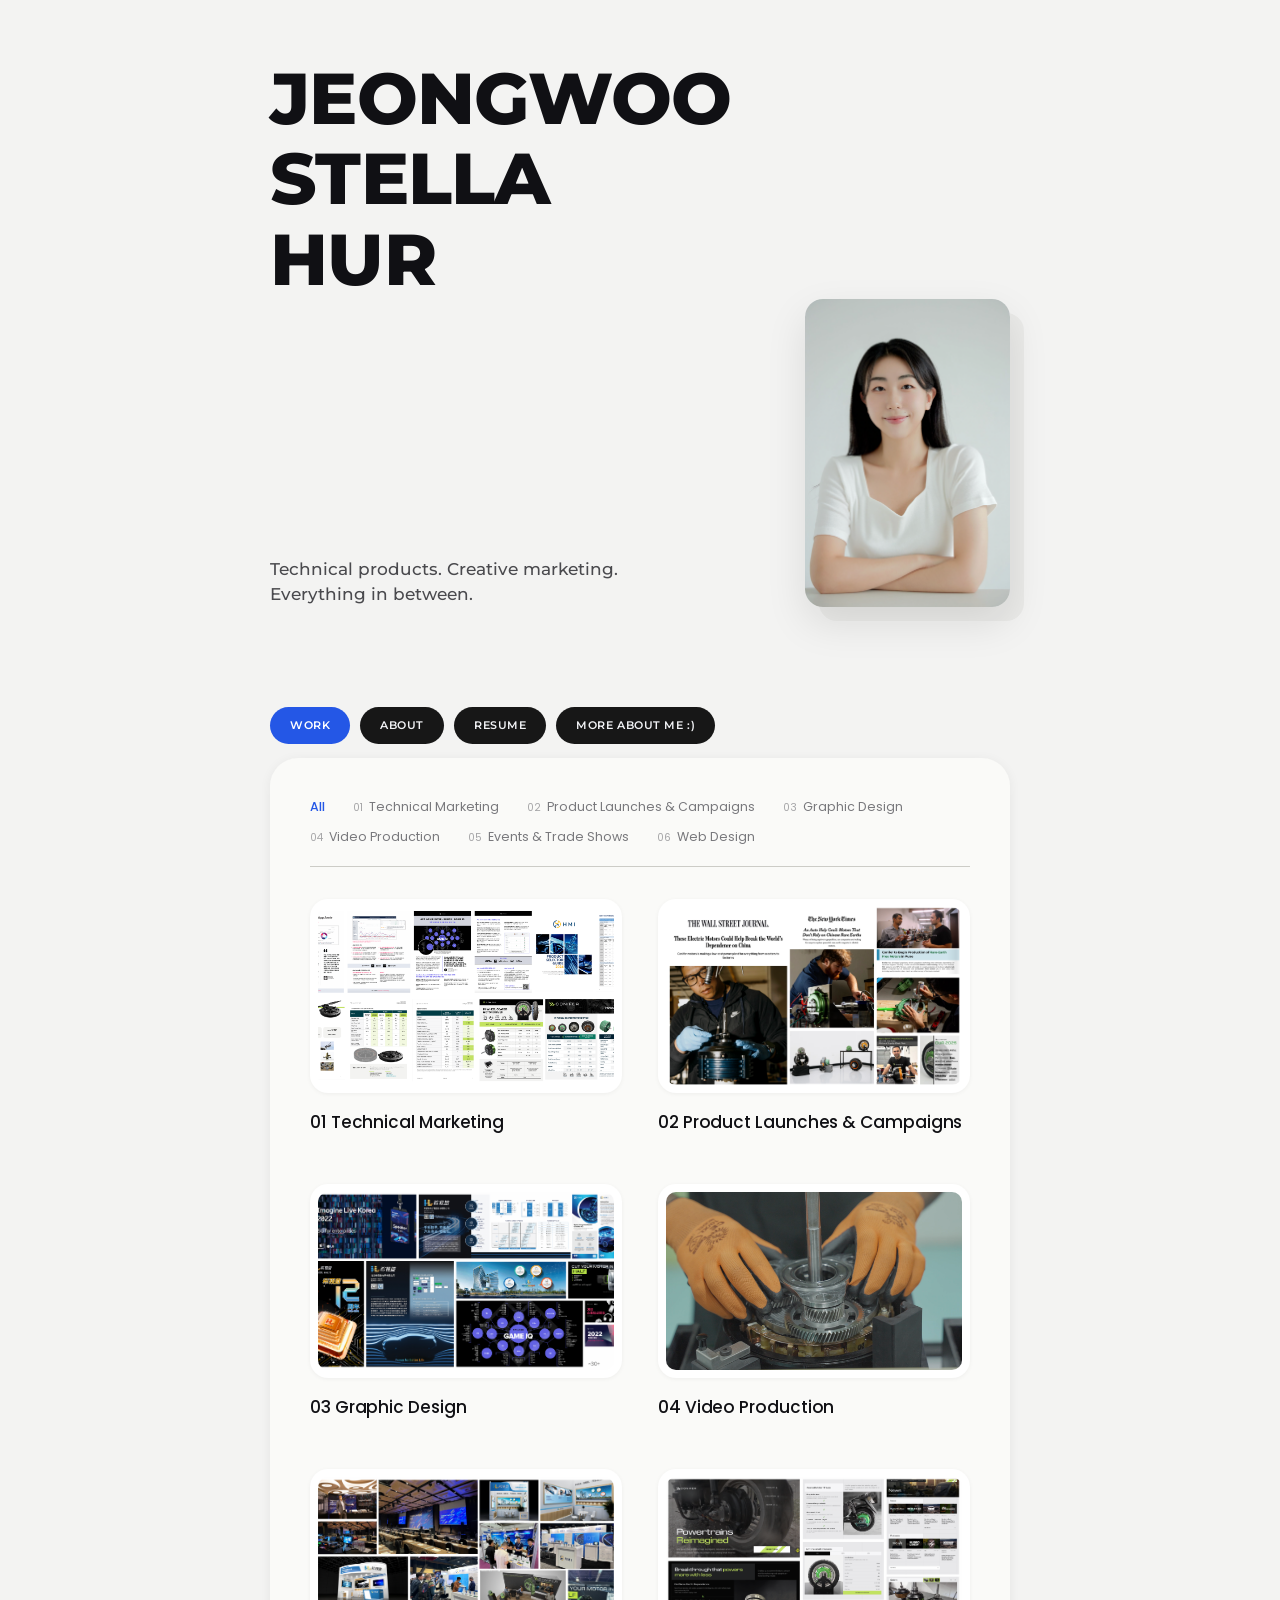
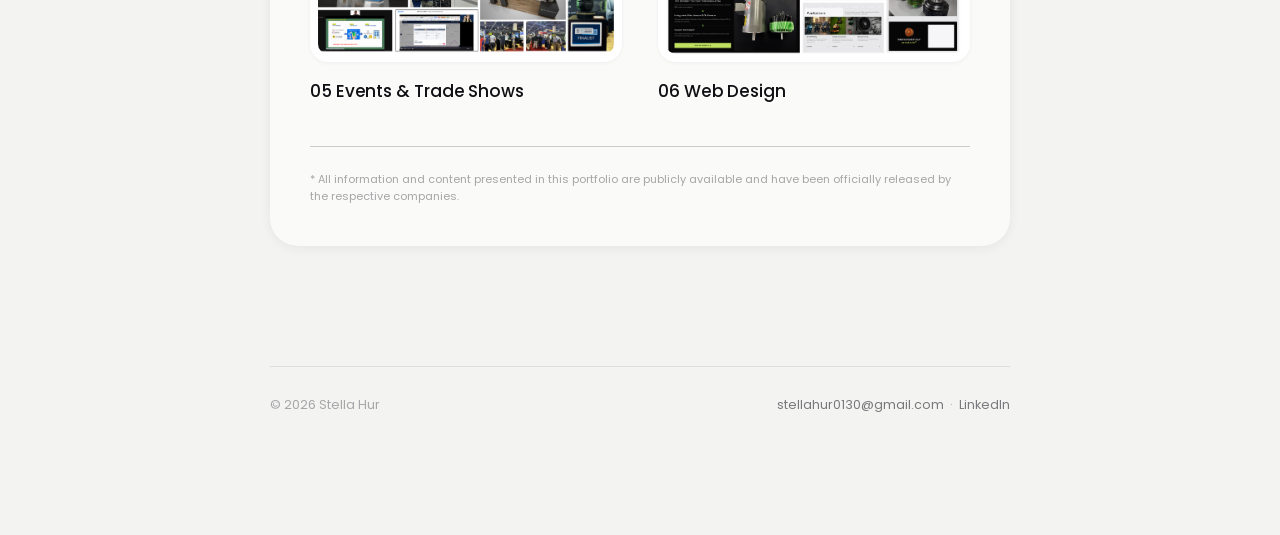
==== index.html @ d736bc1f "Update index.html" ====
<!DOCTYPE html>
<html lang="en">
<head>
<meta charset="UTF-8">
<meta name="viewport" content="width=device-width, initial-scale=1.0">
<title>Work — Stella Hur</title>
<meta name="description" content="Stella Hur — B2B Marketing Specialist.">
<link rel="stylesheet" href="css/style.css">
<!--
  FONTS: Montserrat (name / tagline / primary nav) and Poppins
  (everything else — body copy, project titles, secondary nav,
  buttons). Both are free, loaded via Google Fonts in style.css —
  no license needed. See the top of style.css for the full note.
-->
</head>
<body>
  <div class="page">
    <div class="content-max">
      <header class="hero">
      <h1 class="hero-name">Jeongwoo<br>Stella<br>Hur</h1>
      <div class="hero-portrait-wrap">
        <div class="hero-portrait">
          <img src="assets/images/portrait.jpg" alt="Portrait of Stella Hur">
        </div>
      </div>
      <div class="hero-tagline">
        <p>Technical products. Creative marketing.<br>Everything in between.</p>
      </div>
    </header>
      <nav class="nav-primary">
      <a class="active" href="index.html">Work</a><a class="" href="about.html">About</a><a class="" href="resume.html">Resume</a><a class="" href="more.html">More About Me :)</a>
    </nav>
      <!--
        Everything below is the region the client-side router
        swaps in place (see js/main.js) so switching between Work /
        About / Resume / More About Me feels like an iOS tab switch
        instead of a full page reload — hero + primary nav never
        remount. Each file is still a complete, valid standalone
        page for direct loads, no-JS, and SEO.
      -->
      <div id="app-content" data-page="index.html">
        
        <div class="work-panel">
      <nav class="nav-secondary">
      <button class="active" data-filter="all"><span>All</span></button>
      <button data-filter="technical-marketing"><span class="idx">01</span><span>Technical Marketing</span></button>
      <button data-filter="product-launches-campaigns"><span class="idx">02</span><span>Product Launches & Campaigns</span></button>
      <button data-filter="graphic-design"><span class="idx">03</span><span>Graphic Design</span></button>
      <button data-filter="video-production"><span class="idx">04</span><span>Video Production</span></button>
      <button data-filter="events-tradeshows"><span class="idx">05</span><span>Events & Trade Shows</span></button>
      <button data-filter="web-design"><span class="idx">06</span><span>Web Design</span></button>
    </nav>
      <div class="work-overview">
      <button class="overview-card" data-goto="technical-marketing">
        <div class="overview-thumb">
          <img src="assets/images/work/overview/technical-marketing.jpg" alt="Technical Marketing" loading="lazy">
        </div>
        <div class="overview-title">01 Technical Marketing</div>
      </button>
      <button class="overview-card" data-goto="product-launches-campaigns">
        <div class="overview-thumb">
          <img src="assets/images/work/overview/product-launches-campaigns.jpg" alt="Product Launches & Campaigns" loading="lazy">
        </div>
        <div class="overview-title">02 Product Launches & Campaigns</div>
      </button>
      <button class="overview-card" data-goto="graphic-design">
        <div class="overview-thumb">
          <img src="assets/images/work/overview/graphic-design.jpg" alt="Graphic Design" loading="lazy">
        </div>
        <div class="overview-title">03 Graphic Design</div>
      </button>
      <button class="overview-card" data-goto="video-production">
        <div class="overview-thumb">
          <img src="assets/images/work/overview/video-production.jpg" alt="Video Production" loading="lazy">
        </div>
        <div class="overview-title">04 Video Production</div>
      </button>
      <button class="overview-card" data-goto="events-tradeshows">
        <div class="overview-thumb">
          <img src="assets/images/work/overview/events-tradeshows.jpg" alt="Events & Trade Shows" loading="lazy">
        </div>
        <div class="overview-title">05 Events & Trade Shows</div>
      </button>
      <button class="overview-card" data-goto="web-design">
        <div class="overview-thumb">
          <img src="assets/images/work/overview/web-design.jpg" alt="Web Design" loading="lazy">
        </div>
        <div class="overview-title">06 Web Design</div>
      </button>
    </div>
<div class="category-panel is-hidden" data-category="technical-marketing">
      <div class="category-project">
        <div class="proj-image"><img src="assets/images/work/technical-marketing/technical-datasheet.jpg" alt="Technical Datasheet" loading="lazy"></div>
        <div class="proj-title">Technical Datasheets</div>
        <div class="proj-desc">Technical product documentation combining key specifications, performance data, engineering drawings, application details, and product visuals into a clear, easy-to-navigate format.
</div>
        
      </div>
      <div class="category-project">
        <div class="proj-image"><img src="assets/images/work/technical-marketing/product-brochures.jpg" alt="Product Brochures & One-Pagers" loading="lazy"></div>
        <div class="proj-title">Product Brochures & One-Pagers</div>
        <div class="proj-desc">A range of product brochures, one-pagers, comparison sheets, and selector guides designed to simplify technical information and highlight key product features, benefits, and applications.
</div>
        
      </div>
      <div class="category-project">
        <div class="proj-image"><img src="assets/images/work/technical-marketing/white-papers.jpg" alt="White Papers & Reports" loading="lazy"></div>
        <div class="proj-title">White Papers & Reports</div>
        <div class="proj-desc">In-depth technical and market reports combining research, data, charts, and visual storytelling to communicate complex industry trends and insights in an accessible format.
</div>
        
      </div>
    </div>
<div class="category-panel is-hidden" data-category="product-launches-campaigns">
      <div class="category-project">
        <div class="proj-image"><img src="assets/images/work/product-launches/press-releases.jpg" alt="Press Releases" loading="lazy"></div>
        <div class="proj-title">Brand Launch & Media Relations</div>
        <div class="proj-desc">A full-scale brand launch spanning PR, media outreach, photography, podcasts, and digital channels, with coordinated storytelling and visual direction to build brand awareness and establish a strong market presence.
</div>
        
      </div>
      <div class="category-project">
        <div class="proj-image"><img src="assets/images/work/product-launches/new-product-introductions.jpg" alt="New Product Introductions" loading="lazy"></div>
        <div class="proj-title">New Product Introductions</div>
        <div class="proj-desc">End-to-end support for new product launches, from NPI scheduling and technical positioning to press releases, marketing materials, website updates, social media, and internal and external communications.
</div>
        
      </div>
      <div class="category-project">
        <div class="proj-image">
  <div class="custom-youtube" data-video-id="6RAfaa62_IA">
    <div class="youtube-player"></div>

    <div class="video-controls">
      <button class="video-play" type="button" aria-label="Play or pause">▶</button>

      <input
        class="video-progress"
        type="range"
        min="0"
        max="100"
        value="0"
        step="0.1"
        aria-label="Video progress"
      >

      <button class="video-fullscreen" type="button" aria-label="Fullscreen">⛶</button>
    </div>
  </div>
</div>
        <div class="proj-title">Product Launch Campaigns</div>
        <div class="proj-desc">A teaser campaign designed to introduce a new product through cinematic visuals and intentionally limited product reveals, building curiosity and anticipation ahead of launch.
.</div>
        
      </div>
    </div>
<div class="category-panel is-hidden" data-category="graphic-design">
      <div class="category-project">
        <div class="proj-image"><img src="assets/images/work/graphic-design/banner-ads.jpg" alt="Banner Ads" loading="lazy"></div>
        <div class="proj-title">Digital Advertising</div>
        <div class="proj-desc">A collection of press banner ads, social media ads, and email campaigns designed around strong visual hierarchy, concise messaging, and clear calls to action.
</div>
        
      </div>
      <div class="category-project">
        <div class="proj-image"><img src="assets/images/work/graphic-design/live-event-graphics.jpg" alt="Live Event Graphics" loading="lazy"></div>
        <div class="proj-title">Event & Promotional Graphics</div>
        <div class="proj-desc">Trade show graphics, expo backdrops, event signage, digital invitations, and promotional materials designed to create a consistent brand presence across physical and digital touchpoints.
</div>
        
      </div>
      <div class="category-project">
        <div class="proj-image"><img src="assets/images/work/graphic-design/internal-magazine-covers.jpg" alt="Internal Magazine Covers" loading="lazy"></div>
        <div class="proj-title">Internal Magazine Design</div>
        <div class="proj-desc">Biannual employee magazines featuring custom editorial layouts and seasonal design concepts, including the 2024 Year of the Dragon edition. Designed in Adobe InDesign and Illustrator for print-ready production.</div>
        
      </div>
    </div>
<div class="category-panel is-hidden" data-category="video-production">
      <div class="category-project">
        <div class="proj-media-grid" style="grid-template-columns: repeat(2, 1fr);"><div class="proj-media-grid-tile"><div class="video-embed"><iframe src="https://player.vimeo.com/video/1222911482" title="Field & Site Production" frameborder="0" allow="autoplay; fullscreen; picture-in-picture" allowfullscreen loading="lazy"></iframe></div></div><div class="proj-media-grid-tile"><div class="video-embed"><iframe src="https://player.vimeo.com/video/1222911482" title="Field & Site Production" frameborder="0" allow="autoplay; fullscreen; picture-in-picture" allowfullscreen loading="lazy"></iframe></div></div><div class="proj-media-grid-tile"><div class="video-embed"><iframe src="https://player.vimeo.com/video/1222911482" title="Field & Site Production" frameborder="0" allow="autoplay; fullscreen; picture-in-picture" allowfullscreen loading="lazy"></iframe></div></div><div class="proj-media-grid-tile"><div class="video-embed"><iframe src="https://player.vimeo.com/video/1222911482" title="Field & Site Production" frameborder="0" allow="autoplay; fullscreen; picture-in-picture" allowfullscreen loading="lazy"></iframe></div></div></div>
        <div class="proj-title">On-Site Video Production</div>
        <div class="proj-desc">On-site video projects managed from planning through final delivery, coordinating production agencies, schedules, locations, equipment, shot lists, storytelling, and internal teams to keep each shoot running smoothly.
</div>
        
      </div>
      <div class="category-project">
        <div class="proj-image"><div class="video-embed"><iframe src="https://player.vimeo.com/video/1222911482" title="Edited Productions" frameborder="0" allow="autoplay; fullscreen; picture-in-picture" allowfullscreen loading="lazy"></iframe></div></div>
        <div class="proj-title">Video Editing & Storytelling</div>
        <div class="proj-desc">Long-form video editing combining interviews, product footage, graphics, and supporting visuals into polished brand and company stories.</div>
        
      </div>
      <div class="category-project">
        <div class="proj-media-grid" style="grid-template-columns: repeat(2, 1fr);"><div class="proj-media-grid-tile"><div class="video-embed"><iframe src="https://player.vimeo.com/video/1222911482" title="3D Renders & Animation" frameborder="0" allow="autoplay; fullscreen; picture-in-picture" allowfullscreen loading="lazy"></iframe></div></div><div class="proj-media-grid-tile"><div class="video-embed"><iframe src="https://player.vimeo.com/video/1222911482" title="3D Renders & Animation" frameborder="0" allow="autoplay; fullscreen; picture-in-picture" allowfullscreen loading="lazy"></iframe></div></div></div>
        <div class="proj-title">3D Product Animations</div>
        <div class="proj-desc">3D product animations and rendered visuals designed to showcase product architecture, functionality, and technical features that are difficult to communicate through traditional photography.
</div>
        
      </div>
    </div>
<div class="category-panel is-hidden" data-category="events-tradeshows">
      <div class="category-project">
        <div class="proj-image"><img src="assets/images/work/events-tradeshows/tradeshows-live-events.jpg" alt="Tradeshows & Live Events" loading="lazy"></div>
        <div class="proj-title">Tradeshows & Live Events</div>
        <div class="proj-desc">End-to-end trade show and event execution, spanning booth concepts and design, product displays, marketing materials, vendor coordination, logistics, and on-site support across domestic and international events.</div>
        <ul class="list-plain"><li>G-STAR 2021 — Busan, Korea</li><li>Imagine Live Korea 2022 — Seoul, Korea</li><li>APEC 2023 — Orlando, Florida</li><li>CES 2024 — Las Vegas, Nevada</li><li>APEC 2024 — Long Beach, California</li><li>Electronica China 2024 — Shanghai, China</li><li>Elexcon 2024 — Shenzhen, China</li><li>IEMDC 2025 — Houston, Texas</li><li>AHR 2026 — Las Vegas, Nevada</li></ul>
      </div>
    </div>
<div class="category-panel is-hidden" data-category="web-design">
      <div class="category-project">
        <div class="proj-image"><img src="assets/images/work/web-design/conifer-website-v1.jpg" alt="Conifer Website — V1" loading="lazy"></div>
        <div class="proj-title">Website Optimization & Management</div>
        <div class="proj-desc">Ongoing website development and optimization in Webflow, working with an external development agency to expand site content, launch new pages, refine CTAs, and improve the user journey based on performance and evolving business priorities.
</div>
        
      </div>
      <div class="category-project">
        <div class="proj-image"><img src="assets/images/work/web-design/conifer-website-v2.jpg" alt="Conifer Website — V2" loading="lazy"></div>
        <div class="proj-title">Website Rebrand & Rebuild</div>
        <div class="proj-desc">A complete website redesign and rebuild following a shift into new markets and product categories. Reworked the brand positioning, messaging, information architecture, and visual direction to emphasize performance, technology, manufacturing readiness, and a growing product portfolio. Built independently using Claude and GitHub.
</div>
        
      </div>
      <div class="category-project">
        <div class="proj-image"><img src="assets/images/work/web-design/independent-web-projects-1.jpg" alt="Independent Web Projects" loading="lazy"></div>
        <div class="proj-title">Corporate Website</div>
        <div class="proj-desc">A corporate website for a semiconductor company specializing in GaN power management technology. Structured around the company’s core technologies, product portfolio, applications, and competitive advantages, with site architecture and messaging designed to make a highly technical offering clear and accessible.
</div>
        
      </div>
  <div class="category-project">
        <div class="proj-image"><img src="assets/images/work/web-design/independent-web-projects-2.jpg" alt="Independent Web Projects" loading="lazy"></div>
        <div class="proj-title">Community Website</div>
        <div class="proj-desc">A digital platform for a global semiconductor professional community, designed around connection, industry knowledge, and professional development. Structured to bring together news, events, leadership insights, membership, industry resources, and partner visibility while making it easy for members to discover and engage with the community.
</div>
        
      </div>
  
    </div>
      <p class="disclaimer">* All information and content presented in this portfolio are publicly available and have been officially released by the respective companies.</p>
    </div>
        <footer class="site-footer">
      <span>&copy; 2026 Stella Hur</span>
      <span><a href="mailto:stellahur0130@gmail.com">stellahur0130@gmail.com</a> &nbsp;&middot;&nbsp; <a href="https://linkedin.com/in/jeongwoo-stella-hur" target="_blank" rel="noopener">LinkedIn</a></span>
    </footer>
      </div>
    </div>
  </div>

  <script src="js/main.js"></script>
</body>
</html>
---- css/style.css ----
/* ============================================================
   STELLA HUR — PORTFOLIO
   Design system v3: "Hero + Pill Nav" foundation
   Structure only — content/copy to be filled in later.

   FONT NOTE: two free Google Fonts, no license needed for either.
   --font-display (Montserrat) — the name, the one-line tagline,
     and the primary nav (Work / About / Resume / More About Me).
   --font-body (Poppins) — everything else: project titles, all
     body copy, secondary nav (category filters), and buttons
     like the resume download link.
   ============================================================ */

@import url('https://fonts.googleapis.com/css2?family=Montserrat:ital,wght@0,400;0,500;0,600;0,700;0,800;1,400&family=Poppins:ital,wght@0,300;0,400;0,500;0,600;0,700;0,800;1,400&display=swap');

:root {
  /* ---- Color ---- */
  --bg: #F3F3F2;
  --surface: #FFFFFF;
  --surface-soft: #EAEAE8;
  --panel: #FAFAF8;
  --ink: #101014;
  --ink-soft: #4A4A4E;
  --gray: #78787C;
  --gray-light: #A6A6A8;
  --line: #DEDEDB;
  --line-strong: #CCCCC7;

  --accent: #2457E6;
  --accent-ink: #FFFFFF;

  --navy: #171717;      /* inactive primary-nav pill */
  --navy-ink: #F2F3F6;  /* inactive primary-nav pill text */

  /* ---- Type ---- */
  --font-display: 'Montserrat', -apple-system, BlinkMacSystemFont, 'Segoe UI', sans-serif;
  --font-body: 'Poppins', -apple-system, BlinkMacSystemFont, 'Segoe UI', sans-serif;

  /* ---- Layout ----
     The content column is a fixed, narrow width that CENTERS
     itself on the page — this (not just side padding) is what
     produces the large, even margins on wide viewports. --page-pad
     is only a floor so content never touches the edge on narrower
     screens before the centering takes over. */
  --page-pad: clamp(32px, 8vw, 140px);
  --content-max: 740px;

  /* ---- Shape ---- */
  --r-lg: 28px;
  --r-md: 18px;
  --r-pill: 999px;

  /* ---- Depth ---- */
  --shadow-xs: 0 1px 4px rgba(16, 16, 20, 0.05);
  --shadow-sm: 0 2px 12px rgba(16, 16, 20, 0.06);
  --shadow-md: 0 16px 40px rgba(16, 16, 20, 0.10);

  /* ---- Motion ---- */
  --ease: cubic-bezier(0.4, 0, 0.2, 1);
}

* { box-sizing: border-box; }

html { scroll-behavior: smooth; }

body {
  margin: 0;
  background: var(--bg);
  color: var(--ink);
  font-family: var(--font-body);
  font-size: 16px;
  font-weight: 400;
  line-height: 1.6;
  -webkit-font-smoothing: antialiased;
  -moz-osx-font-smoothing: grayscale;
}

a { color: inherit; text-decoration: none; }
img { max-width: 100%; display: block; }
button { font-family: var(--font-body); }

::selection { background: var(--accent); color: #fff; }

:focus-visible {
  outline: 2px solid var(--accent);
  outline-offset: 3px;
  border-radius: 4px;
}

@media (prefers-reduced-motion: reduce) {
  *, *::before, *::after {
    animation-duration: 0.001ms !important;
    transition-duration: 0.001ms !important;
    scroll-behavior: auto !important;
  }
}

/* ============================================================
   PAGE SHELL
   ============================================================ */

.page {
  width: 100%;
  padding: clamp(32px, 4.5vw, 64px) var(--page-pad) 120px;
}

.content-max {
  max-width: var(--content-max);
  margin: 0 auto;
}

/* ============================================================
   HERO — name lockup + portrait
   (persistent across every page)
   ============================================================ */

.hero {
  display: grid;
  grid-template-columns: 1fr auto;
  grid-template-rows: auto auto;
  column-gap: 32px;
  row-gap: 0;
  margin-bottom: 100px;
}

.hero-name {
  grid-column: 1;
  grid-row: 1;
  margin: 0;
  font-family: var(--font-display);
  font-weight: 800;
  font-size: clamp(40px, 6vw, 72px);
  line-height: 1.12;
  letter-spacing: -0.01em;
  text-transform: uppercase;
  color: var(--ink);
}

.hero-tagline {
  grid-column: 1;
  grid-row: 2;
  max-width: 460px;
  align-self: end;
}

.hero-tagline p {
  margin: 0;
  font-family: var(--font-display);
  font-size: 16.5px;
  font-weight: 500;
  font-style: normal;
  color: var(--ink-soft);
  line-height: 1.5;
}

.hero-portrait-wrap {
  grid-column: 2;
  grid-row: 2;
  align-self: start;
  justify-self: start;
  position: relative;
  width: clamp(160px, 16vw, 210px);
  flex-shrink: 0;
}

.hero-portrait-wrap::before {
  content: '';
  position: absolute;
  inset: 14px -14px -14px 14px;
  background: var(--surface-soft);
  border-radius: var(--r-md);
  z-index: 0;
}

.hero-portrait {
  position: relative;
  z-index: 1;
  background: var(--surface);
  padding: 0;
  border-radius: var(--r-md);
  box-shadow: var(--shadow-md);
}

.hero-portrait img {
  display: block;
  width: 100%;
  height: auto;
  max-height: 440px;
  border-radius: var(--r-md);
}

@media (max-width: 760px) {
  .hero {
    grid-template-columns: 1fr;
    grid-template-rows: auto auto auto;
    row-gap: 24px;
  }
  .hero-name { grid-column: 1; grid-row: 1; }
  .hero-portrait-wrap { grid-column: 1; grid-row: 2; justify-self: start; width: 160px; }
  .hero-tagline { grid-column: 1; grid-row: 3; margin-top: 0; }
}

/* ============================================================
   PRIMARY NAV — strongest visual prominence
   Dark navy pills; active page = accent blue
   ============================================================ */

.nav-primary {
  display: flex;
  flex-wrap: wrap;
  gap: 10px;
  margin-bottom: 14px;
}

.nav-primary a {
  display: inline-flex;
  align-items: center;
  padding: 10px 20px;
  border-radius: var(--r-pill);
  background: var(--navy);
  color: var(--navy-ink);
  font-family: var(--font-display);
  font-size: 11px;
  font-weight: 600;
  letter-spacing: 0.05em;
  text-transform: uppercase;
  transition: background 0.2s var(--ease), color 0.2s var(--ease), transform 0.2s var(--ease);
}

.nav-primary a:hover { transform: translateY(-1px); }

.nav-primary a.active {
  background: var(--accent);
  color: var(--accent-ink);
}

/* ============================================================
   SECONDARY NAV — work filters
   Deliberately NOT another set of pill buttons — a quiet,
   numbered text row. Wraps to a second line so all categories
   stay visible at once rather than requiring a scroll.
   ============================================================ */

.nav-secondary {
  display: flex;
  flex-wrap: wrap;
  row-gap: 12px;
  column-gap: 28px;
  margin: 18px 0 72px;
  padding-top: 18px;
  border-top: 1px solid var(--line);
}

.nav-secondary button {
  display: inline-flex;
  align-items: baseline;
  gap: 6px;
  background: none;
  border: none;
  padding: 0;
  font-size: 12.5px;
  font-weight: 400;
  color: var(--gray);
  cursor: pointer;
  transition: color 0.2s var(--ease);
}

.nav-secondary button .idx {
  font-size: 10.5px;
  color: var(--gray-light);
  font-variant-numeric: tabular-nums;
  transition: color 0.2s var(--ease);
}

.nav-secondary button:hover { color: var(--ink); }
.nav-secondary button:hover .idx { color: var(--gray); }

.nav-secondary button.active { color: var(--accent); font-weight: 500; }
.nav-secondary button.active .idx { color: var(--accent); }

@media (max-width: 500px) {
  .nav-secondary { column-gap: 18px; row-gap: 10px; }
}

/* ============================================================
   WORK PANEL — one persistent rounded surface that holds the
   secondary nav, the disclaimer, and whichever content mode is
   active. This is the fix for "the second nav should feel
   connected to the page, not floating above disconnected
   content" — nav becomes the control strip at the top of a
   card; content is just whatever's currently inside it.
   ============================================================ */

.work-panel {
  background: var(--panel);
  border-radius: var(--r-lg);
  box-shadow: var(--shadow-sm);
  padding: clamp(26px, 3.5vw, 40px);
}

.work-panel .nav-secondary {
  margin: 0 0 32px;
  padding: 0 0 20px;
  border: none;
  border-bottom: 1px solid var(--line-strong);
}

.work-panel .disclaimer {
  margin: 40px 0 0;
  padding: 24px 0 0;
  border: none;
  border-top: 1px solid var(--line-strong);
  max-width: none;
  font-size: 11px;
  line-height: 1.6;
  color: var(--gray-light);
}

/* ---- Mode A: category overview grid ---- */

.work-overview {
  display: grid;
  grid-template-columns: repeat(2, 1fr);
  gap: clamp(32px, 4vw, 48px) clamp(24px, 3vw, 36px);
}

.work-overview.is-hidden { display: none; }

.overview-card {
  display: flex;
  flex-direction: column;
  gap: 16px;
  cursor: pointer;
  /* Reset native <button> chrome — this is what was showing up
     as an unwanted border/background box around each card. */
  appearance: none;
  background: none;
  border: none;
  padding: 0;
  margin: 0;
  width: 100%;
  font: inherit;
  color: inherit;
  text-align: left;
}

.overview-thumb {
  position: relative;
  width: 100%;
  padding: 8px;
  border-radius: var(--r-md);
  background: var(--surface);
  box-shadow: var(--shadow-xs);
  transition: box-shadow 0.25s var(--ease), transform 0.25s var(--ease);
  overflow: hidden;
}

.overview-thumb::before {
  content: '';
  display: block;
  padding-top: 60%; /* locks a 5:3 box (3/5 = 60%), independent of the image */
}

.overview-thumb img {
  position: absolute;
  inset: 8px;
  width: calc(100% - 16px);
  height: calc(100% - 16px);
  object-fit: cover;
  border-radius: calc(var(--r-md) - 8px);
}

.overview-thumb .placeholder-mark {
  font-size: 12px;
  letter-spacing: 0.08em;
  text-transform: uppercase;
  color: var(--gray-light);
}

.overview-card:hover .overview-thumb {
  box-shadow: var(--shadow-sm);
  transform: translateY(-2px);
}

.overview-title {
  font-size: 17px;
  font-weight: 500;
  color: var(--ink);
  letter-spacing: -0.005em;
}

@media (max-width: 620px) {
  .work-overview { grid-template-columns: 1fr; }
}

/* ---- Mode B: one category's 3 stacked projects.
   No longer its own boxed panel — it's nested directly inside
   .work-panel now, so it inherits that surface for free. ---- */

.category-panel.is-hidden { display: none; }

.category-project + .category-project {
  margin-top: 40px;
  padding-top: 40px;
  border-top: 1px solid var(--line-strong);
}

.category-project .proj-image {
  width: 100%;
  padding: 8px;
  background: var(--surface);
  border-radius: var(--r-md);
  box-shadow: var(--shadow-xs);
}

.category-project .proj-image img,
.category-project .proj-image img {
  display: block;
  width: 100%;
  height: auto;
  max-height: 560px;
  border-radius: calc(var(--r-md) - 8px);
}

/* ---- Video embeds (Vimeo) ----
   Every video slot on the site is a responsive 16:9 Vimeo
   embed. Vimeo's own player already provides click-to-play and
   a fullscreen button, so no custom lightbox/JS is needed —
   this is just a standard responsive-iframe wrapper, sitting
   inside the same padded frame used for images so video and
   photo cards look consistent. Swap the video for a different
   one by changing VIMEO_URL in pages.py — every slot updates
   from one place. */

.video-embed {
  position: relative;
  width: 100%;
  aspect-ratio: 16 / 9;
  border-radius: calc(var(--r-md) - 8px);
  overflow: hidden;
  background: #000;
}

.video-embed iframe {
  position: absolute;
  inset: 0;
  width: 100%;
  height: 100%;
  border: none;
}

/* Multi-clip grid variant — used where several separate videos
   make more sense than one placeholder (e.g. Field & Site
   Production's four clips, or a 2-up pair of animation renders).
   No forced aspect-ratio: each tile sizes to its own video/image,
   so a 2x2 grid of clips with different shapes just works. */
.proj-media-grid {
  display: grid;
  gap: 14px;
}

.proj-media-grid-tile {
  padding: 8px;
  background: var(--surface);
  border-radius: var(--r-md);
  box-shadow: var(--shadow-xs);
}

.proj-media-grid-tile img,
.proj-media-grid-tile video {
  display: block;
  width: 100%;
  height: auto;
  max-height: 340px;
  border-radius: calc(var(--r-md) - 8px);
}

@media (max-width: 500px) {
  .proj-media-grid { grid-template-columns: 1fr !important; }
}

.category-project .proj-title {
  font-family: var(--font-body);
  font-weight: 700;
  font-size: 17px;
  color: var(--ink);
  margin-top: 22px;
}

.category-project .proj-desc {
  font-size: 13.5px;
  color: var(--gray);
  line-height: 1.6;
  margin-top: 6px;
  max-width: 60ch;
}

/* Events & Trade Shows: the real trade-show list sits directly
   under the title/description, bullets flush to the same left
   edge as that text (not the browser-default indent). */
.category-project .list-plain {
  list-style: none;
  margin: 18px 0 0;
  padding: 0;
  display: flex;
  flex-direction: column;
  gap: 8px;
}

.category-project .list-plain li {
  position: relative;
  padding-left: 16px;
  font-size: 14px;
  color: var(--ink-soft);
  line-height: 1.6;
}

.category-project .list-plain li::before {
  content: '\2022';
  position: absolute;
  left: 0;
  color: var(--gray-light);
}

/* ============================================================
   GENERIC PLACEHOLDER SECTION
   (still used on Resume / More About Me while copy is TBD)
   ============================================================ */

.placeholder-section {
  border-top: 1px solid var(--line);
  padding-top: 48px;
  margin-top: 8px;
  display: flex;
  flex-direction: column;
  gap: 18px;
  max-width: 720px;
}

.placeholder-section .ph-label {
  font-size: 11.5px;
  font-weight: 600;
  letter-spacing: 0.08em;
  text-transform: uppercase;
  color: var(--gray-light);
}

.placeholder-section .ph-block {
  border: 1px dashed var(--line);
  border-radius: var(--r-md);
  padding: 28px;
  font-size: 14.5px;
  color: var(--gray);
  font-style: italic;
  background: var(--surface);
}

/* ============================================================
   ABOUT — reuses the same soft panel language as the Work page
   for a consistent multi-page feel. Lede paragraph carries the
   hook line; the rest is plain, readable body copy.
   ============================================================ */

.content-panel {
  background: var(--panel);
  border-radius: var(--r-lg);
  box-shadow: var(--shadow-sm);
  padding: clamp(28px, 4vw, 48px);
  max-width: 760px;
}

.content-panel.more-panel { max-width: none; }

.about-eyebrow {
  font-size: 11.5px;
  font-weight: 600;
  letter-spacing: 0.08em;
  text-transform: uppercase;
  color: var(--gray-light);
  margin-bottom: 24px;
}

.about-lede {
  font-family: var(--font-body);
  font-weight: 600;
  font-size: clamp(19px, 2.2vw, 23px);
  line-height: 1.5;
  color: var(--ink);
  letter-spacing: -0.005em;
  margin: 0 0 28px;
}

.about-body {
  display: flex;
  flex-direction: column;
  gap: 22px;
}

.about-body p {
  margin: 0;
  font-size: 15.5px;
  line-height: 1.75;
  color: var(--ink-soft);
}

.about-image {
  width: 100%;
  padding: 8px;
  background: var(--surface);
  border-radius: var(--r-md);
  box-shadow: var(--shadow-xs);
}

.about-image img {
  display: block;
  width: 100%;
  height: auto;
  max-height: 600px;
  border-radius: calc(var(--r-md) - 8px);
}

.about-image .placeholder-mark {
  font-size: 12px;
  letter-spacing: 0.08em;
  text-transform: uppercase;
  color: var(--gray-light);
}

/* ============================================================
   RESUME — same content-panel shell as About, plus its own
   experience/education rows, skills grid, and languages chips.
   ============================================================ */

.resume-toolbar {
  display: flex;
  justify-content: flex-end;
}

.resume-download {
  display: inline-flex;
  align-items: center;
  gap: 8px;
  font-family: var(--font-body);
  font-size: 13.5px;
  font-weight: 500;
  color: var(--ink);
  background: var(--surface);
  padding: 11px 22px;
  border-radius: var(--r-pill);
  box-shadow: var(--shadow-xs);
  transition: box-shadow 0.2s var(--ease), transform 0.2s var(--ease);
}
.resume-download:hover { box-shadow: var(--shadow-sm); transform: translateY(-1px); }

.section-label {
  font-size: 11.5px;
  font-weight: 600;
  letter-spacing: 0.08em;
  text-transform: uppercase;
  color: var(--gray-light);
  margin: 40px 0 10px;
}

.section-label:first-of-type { margin-top: 28px; }

.resume-exp-list { display: flex; flex-direction: column; }

.resume-exp-row {
  display: grid;
  grid-template-columns: 150px 1fr;
  gap: 24px;
  padding: 22px 0;
}

.resume-exp-row + .resume-exp-row {
  border-top: 1px solid var(--line-strong);
}

.resume-exp-row .exp-date {
  font-size: 12.5px;
  letter-spacing: 0.02em;
  color: var(--gray);
  font-variant-numeric: tabular-nums;
  padding-top: 3px;
}

/* Role / company — split into two visual tiers instead of one
   long "Role at Company" sentence: role reads as the headline,
   company as a smaller, accent-colored line right beneath it. */
.resume-exp-row .exp-role {
  font-family: var(--font-body);
  font-weight: 700;
  font-size: 16.5px;
  color: var(--ink);
  letter-spacing: -0.005em;
}

.resume-exp-row .exp-company {
  font-size: 13px;
  font-weight: 600;
  color: var(--accent);
  margin-top: 4px;
  margin-bottom: 12px;
}

.resume-exp-row .exp-company-desc {
  font-size: 13.5px;
  color: var(--gray);
  line-height: 1.65;
  margin-bottom: 12px;
}

.resume-exp-row .exp-role-desc {
  font-size: 14.5px;
  color: var(--ink-soft);
  line-height: 1.75;
}

@media (max-width: 600px) {
  .resume-exp-row { grid-template-columns: 1fr; gap: 6px; }
}

.skills-grid {
  display: grid;
  grid-template-columns: repeat(2, 1fr);
  gap: 24px 40px;
}

.skill-block .skill-cat {
  font-size: 11px;
  font-weight: 600;
  letter-spacing: 0.06em;
  text-transform: uppercase;
  color: var(--gray-light);
  margin-bottom: 8px;
}

.skill-block .skill-items {
  font-size: 14px;
  color: var(--ink-soft);
  line-height: 1.7;
}

@media (max-width: 600px) {
  .skills-grid { grid-template-columns: 1fr; }
}

/* Languages — each one is its own small card (name + level),
   so English/Spanish/Korean are each highlighted as separate,
   equal, complete units rather than sharing one "all native"
   line. */
.languages-row {
  display: flex;
  flex-wrap: wrap;
  gap: 12px;
}

.lang-chip {
  background: var(--surface);
  border-radius: var(--r-md);
  padding: 14px 22px;
  box-shadow: var(--shadow-xs);
  min-width: 108px;
}

.lang-chip .lang-name {
  font-family: var(--font-body);
  font-weight: 700;
  font-size: 14.5px;
  color: var(--ink);
}

.lang-chip .lang-level {
  font-size: 11px;
  font-weight: 500;
  letter-spacing: 0.06em;
  text-transform: uppercase;
  color: var(--gray-light);
  margin-top: 4px;
}

/* ============================================================
   MORE ABOUT ME — two columns: a varied photo/video masonry on
   the left, text modules on the right. Card sizes and media type
   (photo vs video) are chosen per-card, not locked to a grid.
   ============================================================ */

.more-columns {
  display: grid;
  grid-template-columns: 1fr 1fr;
  gap: clamp(32px, 4vw, 56px);
  align-items: start;
}

.more-image-grid {
  columns: 2;
  column-gap: 14px;
}

.more-card {
  break-inside: avoid;
  margin-bottom: 14px;
  padding: 8px;
  border-radius: var(--r-md);
  background: var(--surface);
  box-shadow: var(--shadow-xs);
  position: relative;
}

.more-card img,
.more-card video {
  display: block;
  width: 100%;
  height: auto;
  border-radius: calc(var(--r-md) - 8px);
}

.more-card .placeholder-mark {
  font-size: 11px;
  letter-spacing: 0.06em;
  text-transform: uppercase;
  color: var(--gray-light);
}

.more-text {
  display: flex;
  flex-direction: column;
  gap: 32px;
}

.more-text-block h4 {
  font-family: var(--font-body);
  font-weight: 700;
  font-size: 15px;
  color: var(--ink);
  margin: 0 0 8px;
  letter-spacing: -0.005em;
}

.more-text-block p {
  margin: 0;
  font-size: 14px;
  line-height: 1.75;
  color: var(--ink-soft);
}

@media (max-width: 760px) {
  .more-columns { grid-template-columns: 1fr; }
}


/* ============================================================
   ABOUT — Recommendations / quotes
   ============================================================ */

.about-quotes {
  display: flex;
  flex-direction: column;
  gap: 32px;
  margin: 4px 0 8px;
}

.quote-card {
  padding-left: 22px;
  border-left: 2px solid var(--line);
}

.quote-text p {
  font-family: var(--font-body);
  font-style: italic;
  font-size: 15px;
  line-height: 1.75;
  color: var(--ink-soft);
  margin: 0 0 14px;
}

.quote-text p:last-child {
  margin-bottom: 0;
}

.quote-attribution {
  margin-top: 14px;
  display: flex;
  flex-direction: column;
  gap: 2px;
}

.quote-name {
  font-family: var(--font-display);
  font-weight: 600;
  font-size: 14px;
  color: var(--ink);
}

.quote-name a {
  color: inherit;
  text-decoration: none;
}

.quote-name a:hover {
  color: var(--accent);
}

.quote-role {
  font-size: 12.5px;
  color: var(--gray);
}


/* ============================================================
   FOOTER
   ============================================================ */

.site-footer {
  margin-top: 120px;
  padding-top: 28px;
  border-top: 1px solid var(--line);
  display: flex;
  justify-content: space-between;
  flex-wrap: wrap;
  gap: 12px;
  font-size: 12.5px;
  color: var(--gray-light);
}
.site-footer a { color: var(--gray); }
.site-footer a:hover { color: var(--accent); }
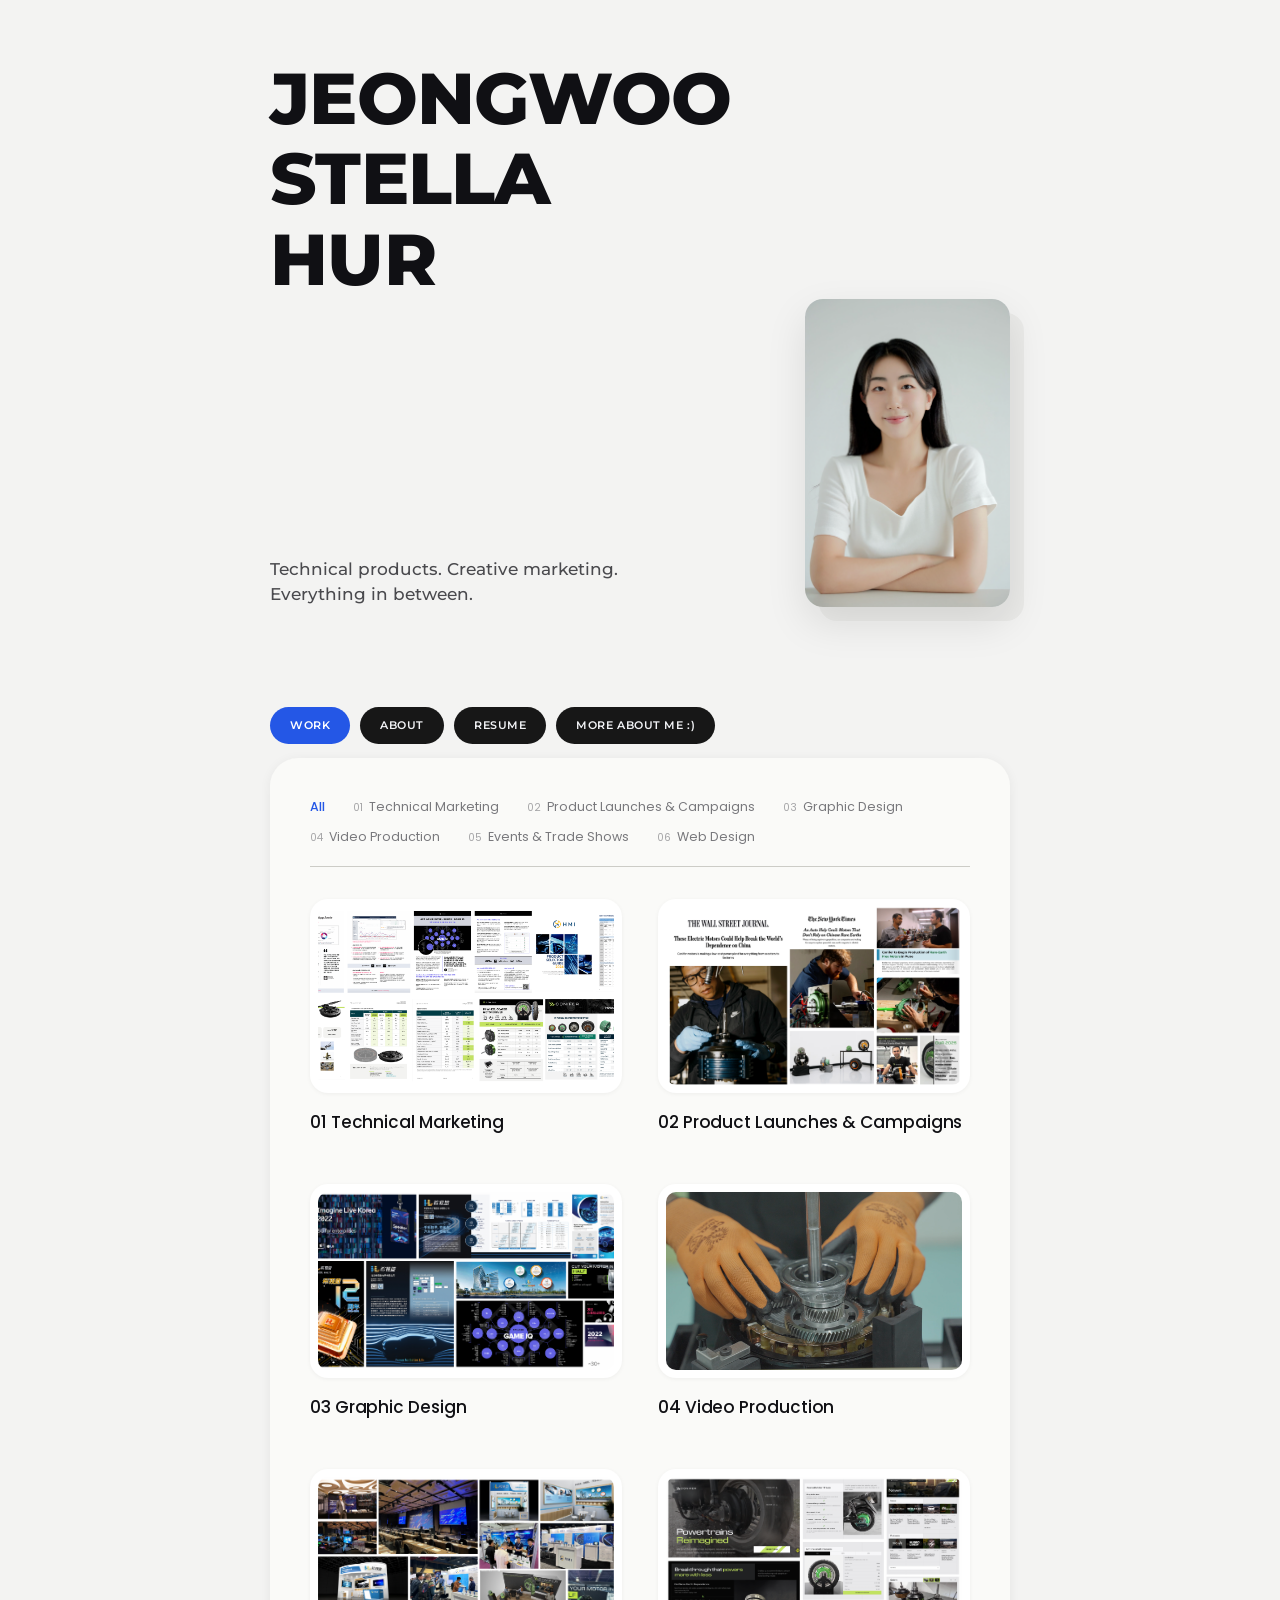
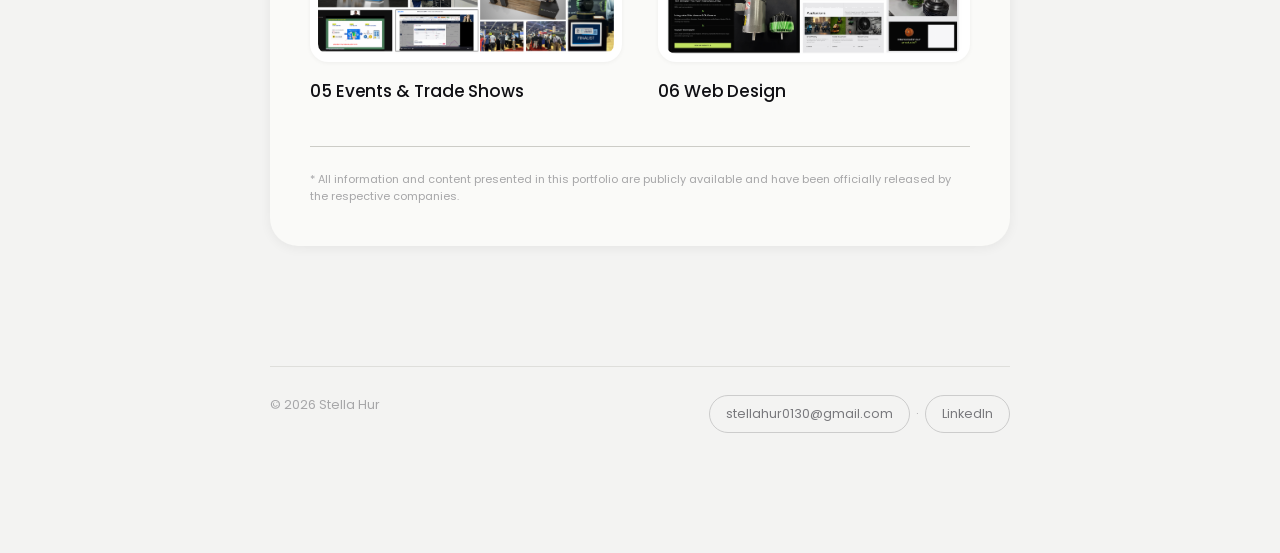
==== commit 48db3fb9: "Update index.html" ====
--- a/index.html
+++ b/index.html
@@ -24,7 +24,7 @@
         </div>
       </div>
       <div class="hero-tagline">
-        <p>Technical products. Creative marketing.<br>Everything in between.</p>
+         <p>Technical products.<br class="tagline-break"> Creative marketing.<br>Everything in between.</p>
       </div>
     </header>
       <nav class="nav-primary">
@@ -128,29 +128,19 @@
       </div>
       <div class="category-project">
         <div class="proj-image">
-  <div class="custom-youtube" data-video-id="6RAfaa62_IA">
-    <div class="youtube-player"></div>
-
-    <div class="video-controls">
-      <button class="video-play" type="button" aria-label="Play or pause">▶</button>
-
-      <input
-        class="video-progress"
-        type="range"
-        min="0"
-        max="100"
-        value="0"
-        step="0.1"
-        aria-label="Video progress"
-      >
-
-      <button class="video-fullscreen" type="button" aria-label="Fullscreen">⛶</button>
+    <div class="video-embed">
+      <iframe
+        src="https://player.vimeo.com/video/1223240667?h=6a91a25eaa&title=0&byline=0&portrait=0"
+        title="Product Launch Campaigns"
+        frameborder="0"
+        allow="autoplay; fullscreen; picture-in-picture"
+        allowfullscreen
+        loading="lazy">
+      </iframe>
     </div>
   </div>
-</div>
         <div class="proj-title">Product Launch Campaigns</div>
-        <div class="proj-desc">A teaser campaign designed to introduce a new product through cinematic visuals and intentionally limited product reveals, building curiosity and anticipation ahead of launch.
-.</div>
+        <div class="proj-desc">A teaser campaign designed to introduce a new product through cinematic visuals and intentionally limited product reveals, building curiosity and anticipation ahead of launch.</div>
         
       </div>
     </div>
@@ -178,20 +168,20 @@
     </div>
 <div class="category-panel is-hidden" data-category="video-production">
       <div class="category-project">
-        <div class="proj-media-grid" style="grid-template-columns: repeat(2, 1fr);"><div class="proj-media-grid-tile"><div class="video-embed"><iframe src="https://player.vimeo.com/video/1222911482" title="Field & Site Production" frameborder="0" allow="autoplay; fullscreen; picture-in-picture" allowfullscreen loading="lazy"></iframe></div></div><div class="proj-media-grid-tile"><div class="video-embed"><iframe src="https://player.vimeo.com/video/1222911482" title="Field & Site Production" frameborder="0" allow="autoplay; fullscreen; picture-in-picture" allowfullscreen loading="lazy"></iframe></div></div><div class="proj-media-grid-tile"><div class="video-embed"><iframe src="https://player.vimeo.com/video/1222911482" title="Field & Site Production" frameborder="0" allow="autoplay; fullscreen; picture-in-picture" allowfullscreen loading="lazy"></iframe></div></div><div class="proj-media-grid-tile"><div class="video-embed"><iframe src="https://player.vimeo.com/video/1222911482" title="Field & Site Production" frameborder="0" allow="autoplay; fullscreen; picture-in-picture" allowfullscreen loading="lazy"></iframe></div></div></div>
+        <div class="proj-media-grid" style="grid-template-columns: repeat(2, 1fr);"><div class="proj-media-grid-tile"><div class="video-embed"><iframe src="https://player.vimeo.com/video/1223225335?h=41556c007c&title=0&byline=0&portrait=0" title="On-Site Video Production" frameborder="0" allow="autoplay; fullscreen; picture-in-picture" allowfullscreen loading="lazy"></iframe></div></div><div class="proj-media-grid-tile"><div class="video-embed"><iframe src="https://player.vimeo.com/video/1223240666?h=71224c6421&title=0&byline=0&portrait=0" title="On-Site Video Production" frameborder="0" allow="autoplay; fullscreen; picture-in-picture" allowfullscreen loading="lazy"></iframe></div></div><div class="proj-media-grid-tile"><div class="video-embed"><iframe src="https://player.vimeo.com/video/1223243858?h=29cb2ea0d3&title=0&byline=0&portrait=0" title="On-Site Video Production" frameborder="0" allow="autoplay; fullscreen; picture-in-picture" allowfullscreen loading="lazy"></iframe></div></div><div class="proj-media-grid-tile"><div class="video-embed"><iframe src="https://player.vimeo.com/video/1223240764?h=cea3911235&title=0&byline=0&portrait=0" title="On-Site Video Production" frameborder="0" allow="autoplay; fullscreen; picture-in-picture" allowfullscreen loading="lazy"></iframe></div></div></div>
         <div class="proj-title">On-Site Video Production</div>
         <div class="proj-desc">On-site video projects managed from planning through final delivery, coordinating production agencies, schedules, locations, equipment, shot lists, storytelling, and internal teams to keep each shoot running smoothly.
 </div>
         
       </div>
       <div class="category-project">
-        <div class="proj-image"><div class="video-embed"><iframe src="https://player.vimeo.com/video/1222911482" title="Edited Productions" frameborder="0" allow="autoplay; fullscreen; picture-in-picture" allowfullscreen loading="lazy"></iframe></div></div>
+        <div class="proj-image"><div class="video-embed"><iframe src="https://player.vimeo.com/video/1223244212?h=0f905ff6e1&title=0&byline=0&portrait=0" title="Video Editing & Storytelling" frameborder="0" allow="autoplay; fullscreen; picture-in-picture" allowfullscreen loading="lazy"></iframe></div></div>
         <div class="proj-title">Video Editing & Storytelling</div>
         <div class="proj-desc">Long-form video editing combining interviews, product footage, graphics, and supporting visuals into polished brand and company stories.</div>
         
       </div>
       <div class="category-project">
-        <div class="proj-media-grid" style="grid-template-columns: repeat(2, 1fr);"><div class="proj-media-grid-tile"><div class="video-embed"><iframe src="https://player.vimeo.com/video/1222911482" title="3D Renders & Animation" frameborder="0" allow="autoplay; fullscreen; picture-in-picture" allowfullscreen loading="lazy"></iframe></div></div><div class="proj-media-grid-tile"><div class="video-embed"><iframe src="https://player.vimeo.com/video/1222911482" title="3D Renders & Animation" frameborder="0" allow="autoplay; fullscreen; picture-in-picture" allowfullscreen loading="lazy"></iframe></div></div></div>
+        <div class="proj-media-grid" style="grid-template-columns: repeat(2, 1fr);"><div class="proj-media-grid-tile"><div class="video-embed"><iframe src="https://player.vimeo.com/video/1223240665?h=1e92b2b1ab&title=0&byline=0&portrait=0" title="3D Product Animations" frameborder="0" allow="autoplay; fullscreen; picture-in-picture" allowfullscreen loading="lazy"></iframe></div></div><div class="proj-media-grid-tile"><div class="video-embed"><iframe src="https://player.vimeo.com/video/1223240887?h=f30dd6e61d&title=0&byline=0&portrait=0" title="3D Product Animations" frameborder="0" allow="autoplay; fullscreen; picture-in-picture" allowfullscreen loading="lazy"></iframe></div></div></div>
         <div class="proj-title">3D Product Animations</div>
         <div class="proj-desc">3D product animations and rendered visuals designed to showcase product architecture, functionality, and technical features that are difficult to communicate through traditional photography.
 </div>
@@ -240,9 +230,9 @@
       <p class="disclaimer">* All information and content presented in this portfolio are publicly available and have been officially released by the respective companies.</p>
     </div>
         <footer class="site-footer">
-      <span>&copy; 2026 Stella Hur</span>
-      <span><a href="mailto:stellahur0130@gmail.com">stellahur0130@gmail.com</a> &nbsp;&middot;&nbsp; <a href="https://linkedin.com/in/jeongwoo-stella-hur" target="_blank" rel="noopener">LinkedIn</a></span>
-    </footer>
+  <span>&copy; 2026 Stella Hur</span>
+  <span><a href="mailto:stellahur0130@gmail.com" class="footer-link">stellahur0130@gmail.com</a> &nbsp;&middot;&nbsp; <a href="https://linkedin.com/in/jeongwoo-stella-hur" target="_blank" rel="noopener" class="footer-link">LinkedIn</a></span>
+</footer>
       </div>
     </div>
   </div>
--- a/css/style.css
+++ b/css/style.css
@@ -153,6 +153,16 @@
   line-height: 1.5;
 }
 
+.hero-tagline p br.tagline-break {
+  display: none;
+}
+
+@media (max-width: 480px) {
+  .hero-tagline p br.tagline-break {
+    display: inline;
+  }
+}
+
 .hero-portrait-wrap {
   grid-column: 2;
   grid-row: 2;
@@ -194,9 +204,10 @@
     grid-template-columns: 1fr;
     grid-template-rows: auto auto auto;
     row-gap: 24px;
+    margin-bottom: 48px;
   }
   .hero-name { grid-column: 1; grid-row: 1; }
-  .hero-portrait-wrap { grid-column: 1; grid-row: 2; justify-self: start; width: 160px; }
+  .hero-portrait-wrap { grid-column: 1; grid-row: 2; justify-self: start; width: 160px; margin-top: 20px; }
   .hero-tagline { grid-column: 1; grid-row: 3; margin-top: 0; }
 }
 
@@ -636,6 +647,12 @@
   justify-content: flex-end;
 }
 
+@media (max-width: 480px) {
+  .resume-toolbar {
+    justify-content: center;
+  }
+}
+
 .resume-download {
   display: inline-flex;
   align-items: center;
@@ -844,6 +861,19 @@
   color: var(--ink-soft);
 }
 
+.more-text-block p + p {
+  margin-top: 12px;
+}
+
+.more-text-block p a {
+  color: inherit;
+  text-decoration: none;
+}
+
+.more-text-block p a:hover {
+  color: var(--accent);
+}
+
 @media (max-width: 760px) {
   .more-columns { grid-template-columns: 1fr; }
 }
@@ -853,43 +883,59 @@
    ABOUT — Recommendations / quotes
    ============================================================ */
 
+.quotes-label {
+  font-size: 11.5px;
+  font-weight: 600;
+  letter-spacing: 0.08em;
+  text-transform: uppercase;
+  color: var(--gray-light);
+  margin: 4px 0 12px;
+  padding-top: 24px;
+  border-top: 1px solid var(--line);
+}
+
 .about-quotes {
-  display: flex;
-  flex-direction: column;
-  gap: 32px;
+  display: grid;
+  grid-template-columns: repeat(2, 1fr);
+  gap: 20px;
   margin: 4px 0 8px;
 }
 
 .quote-card {
-  padding-left: 22px;
-  border-left: 2px solid var(--line);
-}
-
-.quote-text p {
-  font-family: var(--font-body);
-  font-style: italic;
-  font-size: 15px;
-  line-height: 1.75;
-  color: var(--ink-soft);
-  margin: 0 0 14px;
-}
-
-.quote-text p:last-child {
-  margin-bottom: 0;
+  background: var(--surface);
+  border-radius: var(--r-md);
+  box-shadow: var(--shadow-xs);
+  padding: 22px 24px;
+}
+
+.quote-mark {
+  font-family: var(--font-display);
+  font-size: 32px;
+  line-height: 1;
+  color: var(--accent);
+  margin-bottom: 8px;
+}
+
+.quote-text {
+  font-size: 10px;
+  line-height: 1.6;
+  color: var(--ink);
+  font-weight: 500;
+  margin: 0;
 }
 
 .quote-attribution {
-  margin-top: 14px;
-  display: flex;
-  flex-direction: column;
-  gap: 2px;
+  margin-top: 20px;
+  padding-top: 14px;
+  border-top: 1px solid var(--line);
 }
 
 .quote-name {
   font-family: var(--font-display);
   font-weight: 600;
-  font-size: 14px;
-  color: var(--ink);
+  font-size: 12.5px;
+  color: var(--ink);
+  margin: 0;
 }
 
 .quote-name a {
@@ -902,8 +948,13 @@
 }
 
 .quote-role {
-  font-size: 12.5px;
+  font-size: 11px;
   color: var(--gray);
+  margin: 3px 0 0;
+}
+
+@media (max-width: 600px) {
+  .about-quotes { grid-template-columns: 1fr; }
 }
 
 
@@ -924,3 +975,18 @@
 }
 .site-footer a { color: var(--gray); }
 .site-footer a:hover { color: var(--accent); }
+
+.footer-link {
+  display: inline-block;
+  border: 1px solid #CCC;
+  border-radius: 20px;
+  padding: 8px 16px;
+  color: inherit;
+  text-decoration: none;
+  transition: color 0.15s ease, border-color 0.15s ease;
+}
+
+.footer-link:hover {
+  color: #2457E6;
+  border-color: #2457E6;
+}
